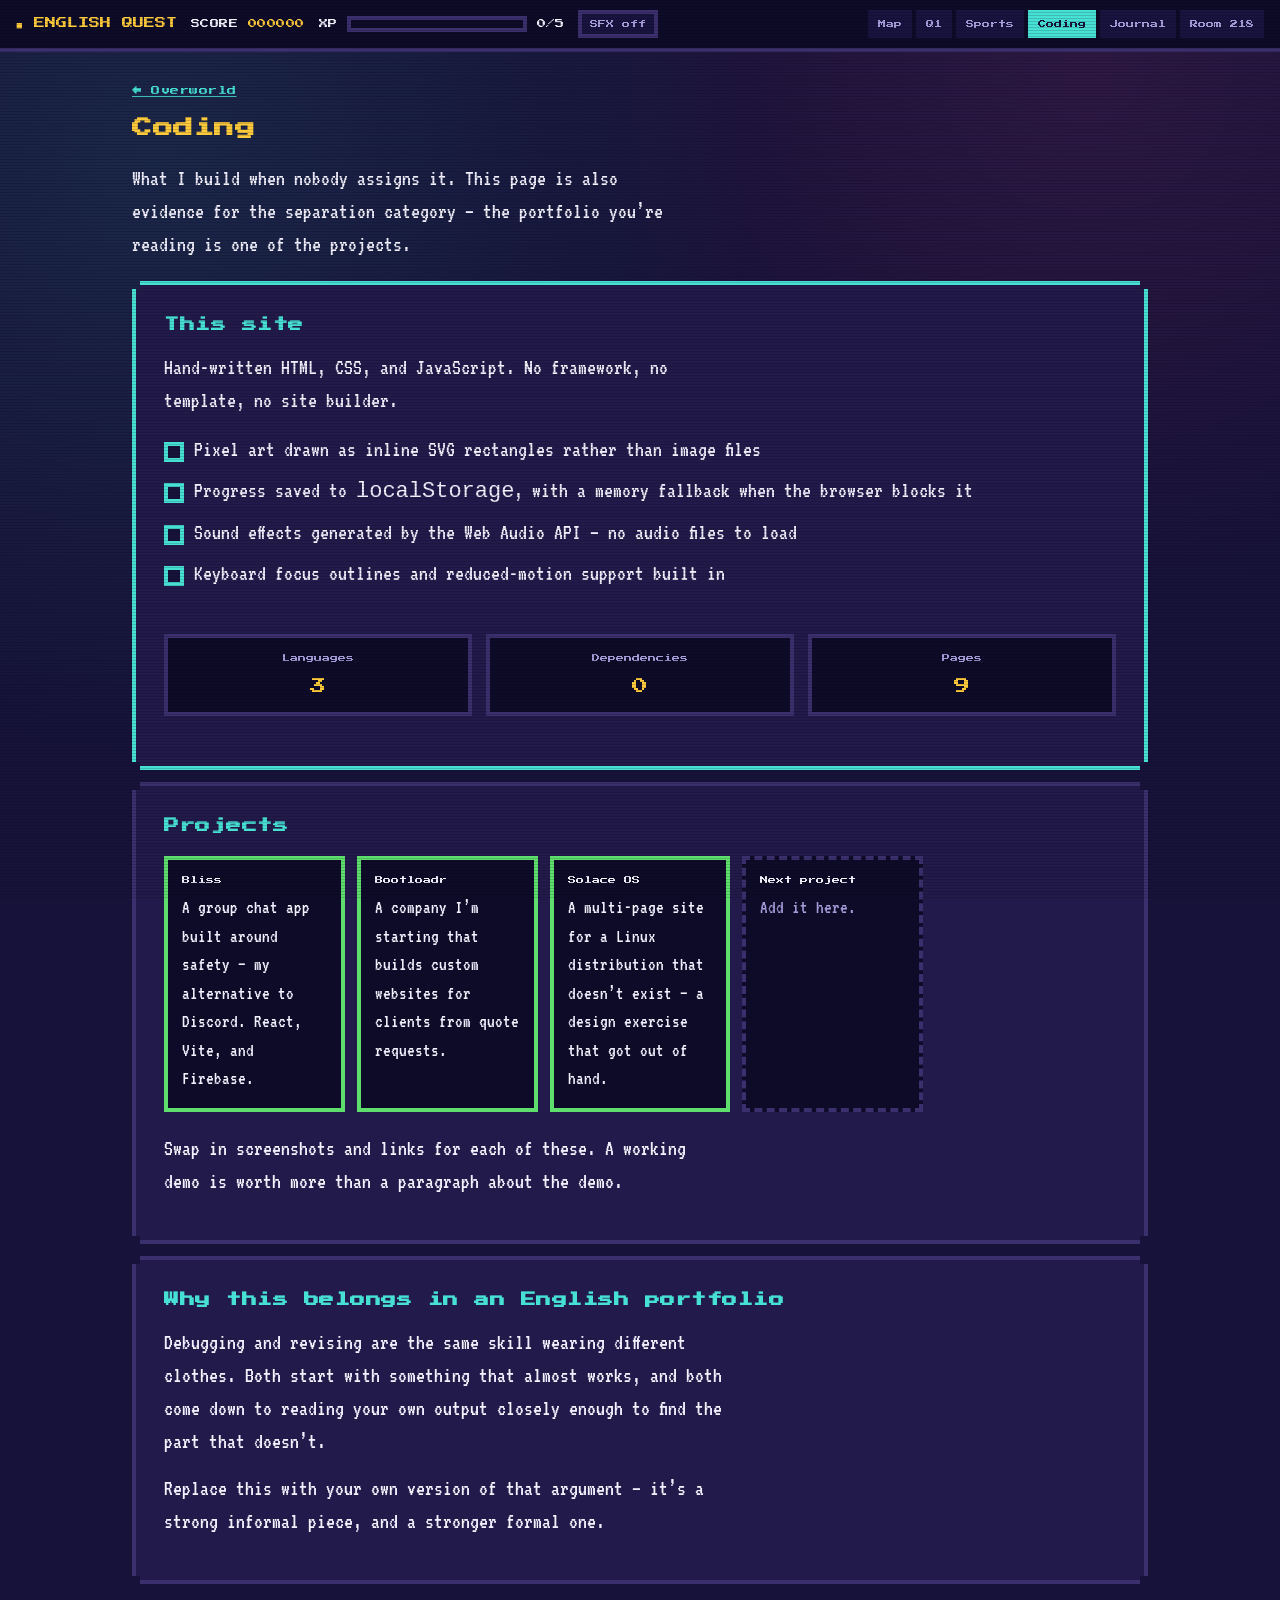
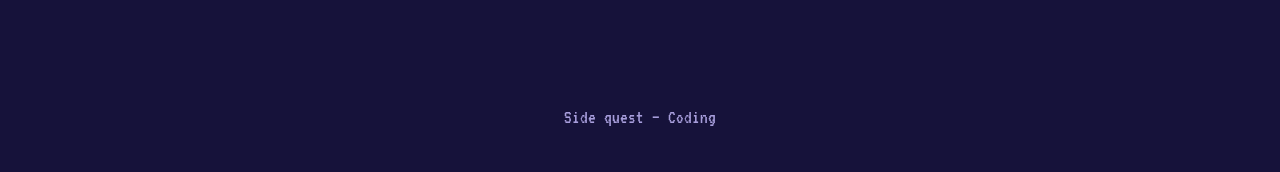
==== coding.html @ 6f975d0a "Add files via upload" ====
<!DOCTYPE html>
<html lang="en">
<head>
<meta charset="utf-8">
<meta name="viewport" content="width=device-width, initial-scale=1">
<title>Coding — English Quest</title>
<meta name="description" content="Projects built outside of class, including this portfolio site.">
<link rel="icon" href="data:image/svg+xml,%3Csvg xmlns='http://www.w3.org/2000/svg' viewBox='0 0 8 8' shape-rendering='crispEdges'%3E%3Crect width='8' height='8' fill='%2316123a'/%3E%3Crect x='2' y='1' width='4' height='6' fill='%23ffcb3d'/%3E%3Crect x='1' y='2' width='6' height='4' fill='%23ffcb3d'/%3E%3Crect x='3' y='3' width='2' height='2' fill='%23a8801f'/%3E%3C/svg%3E">
<link rel="preconnect" href="https://fonts.googleapis.com">
<link rel="preconnect" href="https://fonts.gstatic.com" crossorigin>
<link href="https://fonts.googleapis.com/css2?family=Press+Start+2P&family=VT323&display=swap" rel="stylesheet">
<link rel="stylesheet" href="css/style.css">
</head>
<body>

<header class="hud">
  <a class="hud__brand" href="index.html">&#9632; ENGLISH QUEST</a>
  <span class="hud__score ui">SCORE <b data-score>000000</b></span>
  <span class="xp">
    <span>XP</span>
    <span class="xp__track"><span class="xp__fill" data-xp-fill></span></span>
    <span data-xp-label>0/5</span>
  </span>
  <button class="soundtoggle" type="button" data-sound aria-pressed="false">SFX off</button>
  <nav aria-label="Main">
    <a href="index.html">Map</a>
    <a href="quarter-1.html">Q1</a>
    <a href="sports.html">Sports</a>
    <a href="coding.html" aria-current="page">Coding</a>
    <a href="journal.html">Journal</a>
    <a href="room-218.html">Room 218</a>
  </nav>
</header>

<main class="wrap stack">

  <section>
    <p class="ui" style="font-size:9px;color:var(--muted);"><a href="index.html">&#8592; Overworld</a></p>
    <h1>Coding</h1>
    <p>What I build when nobody assigns it. This page is also evidence for the separation category &mdash; the portfolio you&rsquo;re reading is one of the projects.</p>
  </section>

  <section class="panel panel--lit">
    <h2 class="ui">This site</h2>
    <p>Hand-written HTML, CSS, and JavaScript. No framework, no template, no site builder.</p>
    <ul class="checklist">
      <li>Pixel art drawn as inline SVG rectangles rather than image files</li>
      <li>Progress saved to <code>localStorage</code>, with a memory fallback when the browser blocks it</li>
      <li>Sound effects generated by the Web Audio API &mdash; no audio files to load</li>
      <li>Keyboard focus outlines and reduced-motion support built in</li>
    </ul>
    <div class="stats" style="margin-top:22px;">
      <dl class="stat"><dt>Languages</dt><dd>3</dd></dl>
      <dl class="stat"><dt>Dependencies</dt><dd>0</dd></dl>
      <dl class="stat"><dt>Pages</dt><dd>9</dd></dl>
    </div>
  </section>

  <section class="panel">
    <h2 class="ui">Projects</h2>

    <div class="slots">
      <div class="slot slot--filled"><b>Bliss</b>A group chat app built around safety &mdash; my alternative to Discord. React, Vite, and Firebase.</div>
      <div class="slot slot--filled"><b>Bootloadr</b>A company I&rsquo;m starting that builds custom websites for clients from quote requests.</div>
      <div class="slot slot--filled"><b>Solace OS</b>A multi-page site for a Linux distribution that doesn&rsquo;t exist &mdash; a design exercise that got out of hand.</div>
      <div class="slot"><b>Next project</b>Add it here.</div>
    </div>

    <p style="margin-top:20px;">Swap in screenshots and links for each of these. A working demo is worth more than a paragraph about the demo.</p>
  </section>

  <section class="panel">
    <h2 class="ui">Why this belongs in an English portfolio</h2>
    <p>Debugging and revising are the same skill wearing different clothes. Both start with something that almost works, and both come down to reading your own output closely enough to find the part that doesn&rsquo;t.</p>
    <p>Replace this with your own version of that argument &mdash; it&rsquo;s a strong informal piece, and a stronger formal one.</p>
  </section>

</main>

<footer class="foot">Side quest &mdash; Coding</footer>

<script src="js/game.js"></script>
</body>
</html>
---- css/style.css ----
/* =========================================================
   ENGLISH QUEST — portfolio theme
   Palette and layout tokens live here. Change these first.
   ========================================================= */

:root {
  --night:   #16123a;   /* deep background */
  --dusk:    #221a4a;   /* panel fill */
  --stone:   #3b2f6e;   /* inactive / locked */
  --cyan:    #47e0d4;   /* primary accent, unlocked paths */
  --pink:    #ff4f8b;   /* alerts, headings */
  --gold:    #ffcb3d;   /* score, coins, completion */
  --leaf:    #5ede6c;   /* success */
  --paper:   #f2f0ff;   /* body text */
  --muted:   #a79ddb;

  --px: 4px;            /* one "pixel" */
  --hud-h: 64px;
}

* { box-sizing: border-box; }

html { scroll-behavior: smooth; }

body {
  margin: 0;
  padding: 0;
  background-color: var(--night);
  background-image:
    radial-gradient(circle at 12% 18%, rgba(71,224,212,.10), transparent 45%),
    radial-gradient(circle at 85% 8%,  rgba(255,79,139,.10), transparent 40%);
  background-attachment: fixed;
  color: var(--paper);
  font-family: "VT323", "Courier New", monospace;
  font-size: 22px;
  line-height: 1.5;
  -webkit-font-smoothing: none;
  image-rendering: pixelated;
}

/* CRT scanlines — decorative only */
body::after {
  content: "";
  position: fixed;
  inset: 0;
  pointer-events: none;
  z-index: 900;
  background: repeating-linear-gradient(
    to bottom,
    rgba(0,0,0,.16) 0px,
    rgba(0,0,0,.16) 1px,
    transparent 1px,
    transparent 3px
  );
  mix-blend-mode: multiply;
}

h1, h2, h3, .ui {
  font-family: "Press Start 2P", "VT323", monospace;
  line-height: 1.6;
  letter-spacing: .5px;
}

h1 { font-size: 20px; margin: 0 0 18px; color: var(--gold); }
h2 { font-size: 15px; margin: 0 0 14px; color: var(--cyan); }
h3 { font-size: 11px; margin: 0 0 10px; color: var(--pink); }

p { margin: 0 0 14px; max-width: 62ch; }

a { color: var(--cyan); }
a:hover { color: var(--gold); }

:focus-visible {
  outline: var(--px) solid var(--gold);
  outline-offset: var(--px);
}

/* ---------- pixel panel ---------- */

.panel {
  position: relative;
  background: var(--dusk);
  padding: 24px;
  margin: 8px;
  box-shadow:
    0 calc(var(--px) * -1) var(--dusk), 0 var(--px) var(--dusk),
    calc(var(--px) * -1) 0 var(--dusk), var(--px) 0 var(--dusk),
    0 -8px var(--stone), 0 8px var(--stone),
    -8px 0 var(--stone), 8px 0 var(--stone);
}

.panel--lit {
  box-shadow:
    0 calc(var(--px) * -1) var(--dusk), 0 var(--px) var(--dusk),
    calc(var(--px) * -1) 0 var(--dusk), var(--px) 0 var(--dusk),
    0 -8px var(--cyan), 0 8px var(--cyan),
    -8px 0 var(--cyan), 8px 0 var(--cyan);
}

.panel--warn {
  box-shadow:
    0 calc(var(--px) * -1) var(--dusk), 0 var(--px) var(--dusk),
    calc(var(--px) * -1) 0 var(--dusk), var(--px) 0 var(--dusk),
    0 -8px var(--pink), 0 8px var(--pink),
    -8px 0 var(--pink), 8px 0 var(--pink);
}

/* ---------- HUD ---------- */

.hud {
  position: sticky;
  top: 0;
  z-index: 800;
  background: #0e0b28;
  border-bottom: var(--px) solid var(--stone);
  padding: 10px 16px;
  display: flex;
  flex-wrap: wrap;
  align-items: center;
  gap: 14px;
}

.hud__brand {
  font-family: "Press Start 2P", monospace;
  font-size: 11px;
  color: var(--gold);
  text-decoration: none;
  white-space: nowrap;
}

.hud nav {
  display: flex;
  flex-wrap: wrap;
  gap: 4px;
  margin-left: auto;
}

.hud nav a {
  font-family: "Press Start 2P", monospace;
  font-size: 8px;
  color: var(--muted);
  text-decoration: none;
  padding: 8px 10px;
  background: #191340;
}

.hud nav a:hover,
.hud nav a[aria-current="page"] {
  color: var(--night);
  background: var(--cyan);
}

.hud__score {
  font-family: "Press Start 2P", monospace;
  font-size: 9px;
  color: var(--paper);
}

.hud__score b { color: var(--gold); font-weight: normal; }

.soundtoggle {
  font-family: "Press Start 2P", monospace;
  font-size: 8px;
  background: #191340;
  color: var(--muted);
  border: var(--px) solid var(--stone);
  padding: 6px 8px;
  cursor: pointer;
}
.soundtoggle[aria-pressed="true"] { color: var(--leaf); border-color: var(--leaf); }

/* ---------- XP bar ---------- */

.xp {
  display: flex;
  align-items: center;
  gap: 10px;
  font-family: "Press Start 2P", monospace;
  font-size: 9px;
}

.xp__track {
  width: 180px;
  height: 16px;
  background: #0e0b28;
  border: var(--px) solid var(--stone);
  padding: 2px;
}

.xp__fill {
  height: 100%;
  width: 0%;
  background: repeating-linear-gradient(
    90deg, var(--leaf) 0 8px, #3fbf50 8px 12px
  );
  transition: width .35s steps(12);
}

@media (prefers-reduced-motion: reduce) {
  .xp__fill { transition: none; }
  * { animation-duration: .001s !important; }
  html { scroll-behavior: auto; }
}

/* ---------- layout ---------- */

.wrap {
  max-width: 1040px;
  margin: 0 auto;
  padding: 32px 12px 80px;
}

.stack > * + * { margin-top: 28px; }

/* ---------- title screen ---------- */

.title {
  text-align: center;
  padding: 56px 16px 40px;
}

.title__logo {
  font-family: "Press Start 2P", monospace;
  font-size: clamp(22px, 6vw, 46px);
  line-height: 1.35;
  margin: 0;
  color: var(--gold);
  text-shadow:
    var(--px) var(--px) 0 var(--pink),
    calc(var(--px) * 2) calc(var(--px) * 2) 0 #7a1240;
}

.title__sub {
  font-family: "Press Start 2P", monospace;
  font-size: 10px;
  color: var(--cyan);
  margin: 22px 0 0;
}

.blink { animation: blink 1s steps(1) infinite; }
@keyframes blink { 50% { opacity: 0; } }

.hero-sprite { margin: 26px auto 0; display: block; width: 96px; height: auto; }
.hero-sprite--bob { animation: bob 1.1s steps(2) infinite; }
@keyframes bob { 50% { transform: translateY(-6px); } }

/* ---------- overworld map ---------- */

.map {
  position: relative;
  margin-top: 12px;
}

.map__grid {
  display: grid;
  grid-template-columns: repeat(auto-fit, minmax(210px, 1fr));
  gap: 26px;
}

.node {
  position: relative;
  display: block;
  text-align: center;
  padding: 26px 16px 22px;
  background: var(--dusk);
  text-decoration: none;
  color: var(--paper);
  box-shadow:
    0 -8px var(--stone), 0 8px var(--stone),
    -8px 0 var(--stone), 8px 0 var(--stone);
}

.node--open {
  box-shadow:
    0 -8px var(--cyan), 0 8px var(--cyan),
    -8px 0 var(--cyan), 8px 0 var(--cyan);
}

.node--open:hover,
.node--open:focus-visible {
  background: #2b2160;
  transform: translateY(-4px);
}

.node--locked { opacity: .72; cursor: not-allowed; }

.node__num {
  font-family: "Press Start 2P", monospace;
  font-size: 9px;
  color: var(--muted);
}

.node__name {
  font-family: "Press Start 2P", monospace;
  font-size: 13px;
  margin: 12px 0 8px;
  color: var(--gold);
}

.node--locked .node__name { color: var(--muted); }

.node__status {
  font-family: "Press Start 2P", monospace;
  font-size: 8px;
  color: var(--leaf);
}
.node--locked .node__status { color: var(--pink); }

.node__icon { width: 56px; height: 56px; }

/* ---------- side quests ---------- */

.quests {
  display: grid;
  grid-template-columns: repeat(auto-fit, minmax(200px, 1fr));
  gap: 20px;
}

.quest {
  display: block;
  padding: 18px;
  background: #1b1544;
  border: var(--px) solid var(--stone);
  text-decoration: none;
  color: var(--paper);
}
.quest:hover { border-color: var(--gold); background: #241c57; }
.quest strong {
  display: block;
  font-family: "Press Start 2P", monospace;
  font-size: 10px;
  color: var(--cyan);
  margin-bottom: 10px;
}
.quest:hover strong { color: var(--gold); }
.quest span { font-size: 19px; color: var(--muted); line-height: 1.35; display: block; }

/* ---------- stage cards (inside a quarter) ---------- */

.stage {
  background: var(--dusk);
  border-left: 8px solid var(--cyan);
  padding: 22px 24px;
}
.stage[data-done="true"] { border-left-color: var(--leaf); }

.stage__head {
  display: flex;
  flex-wrap: wrap;
  align-items: baseline;
  gap: 12px;
  margin-bottom: 6px;
}

.stage__tag {
  font-family: "Press Start 2P", monospace;
  font-size: 8px;
  color: var(--night);
  background: var(--cyan);
  padding: 5px 7px;
}

.stage__pts {
  margin-left: auto;
  font-family: "Press Start 2P", monospace;
  font-size: 9px;
  color: var(--gold);
}

.stage h2 { margin: 0; }

.checklist { list-style: none; padding: 0; margin: 16px 0 0; }
.checklist li {
  position: relative;
  padding-left: 30px;
  margin-bottom: 8px;
  color: var(--paper);
}
.checklist li::before {
  content: "";
  position: absolute;
  left: 0; top: 9px;
  width: 12px; height: 12px;
  background: var(--night);
  border: var(--px) solid var(--cyan);
}
.checklist li.done::before {
  background: var(--leaf);
  border-color: var(--leaf);
}

.slots {
  display: grid;
  grid-template-columns: repeat(auto-fill, minmax(170px, 1fr));
  gap: 12px;
  margin-top: 18px;
}

.slots--three { grid-template-columns: repeat(auto-fill, minmax(270px, 1fr)); }

.slot {
  background: #0e0b28;
  border: var(--px) dashed var(--stone);
  padding: 14px;
  min-height: 92px;
  font-size: 19px;
  color: var(--muted);
}
.slot b {
  display: block;
  font-family: "Press Start 2P", monospace;
  font-size: 8px;
  color: var(--paper);
  margin-bottom: 8px;
  font-weight: normal;
}
.slot--filled {
  border-style: solid;
  border-color: var(--leaf);
  color: var(--paper);
}

.btn {
  font-family: "Press Start 2P", monospace;
  font-size: 9px;
  color: var(--night);
  background: var(--gold);
  border: none;
  padding: 12px 16px;
  margin-top: 18px;
  cursor: pointer;
  box-shadow: 0 var(--px) 0 #a8801f;
}
.btn:active { transform: translateY(var(--px)); box-shadow: none; }
.btn[aria-pressed="true"] { background: var(--leaf); box-shadow: 0 var(--px) 0 #2e8c3a; }

/* ---------- tables & stats ---------- */

.stats {
  display: grid;
  grid-template-columns: repeat(auto-fit, minmax(150px, 1fr));
  gap: 14px;
  margin-top: 6px;
}
.stat {
  background: #0e0b28;
  border: var(--px) solid var(--stone);
  padding: 14px;
  text-align: center;
}
.stat dt {
  font-family: "Press Start 2P", monospace;
  font-size: 8px;
  color: var(--muted);
  margin-bottom: 10px;
}
.stat dd {
  margin: 0;
  font-family: "Press Start 2P", monospace;
  font-size: 16px;
  color: var(--gold);
}

.bar {
  height: 14px;
  background: #0e0b28;
  border: var(--px) solid var(--stone);
  margin: 6px 0 16px;
}
.bar i { display: block; height: 100%; background: var(--pink); }

table { width: 100%; border-collapse: collapse; margin-top: 14px; }
th, td { text-align: left; padding: 10px 12px; border-bottom: var(--px) solid var(--stone); }
th {
  font-family: "Press Start 2P", monospace;
  font-size: 8px;
  color: var(--cyan);
}

/* ---------- dialogue box ---------- */

.dialogue {
  background: #0e0b28;
  border: var(--px) solid var(--paper);
  padding: 20px 22px;
  display: flex;
  gap: 18px;
  align-items: flex-start;
}
.dialogue svg { flex: 0 0 auto; width: 48px; height: 48px; }
.dialogue p { margin: 0; }
.dialogue p + p { margin-top: 10px; }

/* ---------- footer ---------- */

.foot {
  text-align: center;
  padding: 40px 16px;
  color: var(--muted);
  font-size: 19px;
}

.coin { display: inline-block; width: 18px; vertical-align: -3px; }

@media (max-width: 640px) {
  body { font-size: 20px; }
  .hud { gap: 8px; }
  .hud nav { width: 100%; margin-left: 0; }
  .title { padding: 34px 10px 24px; }
  .stage { padding: 18px 16px; }
}
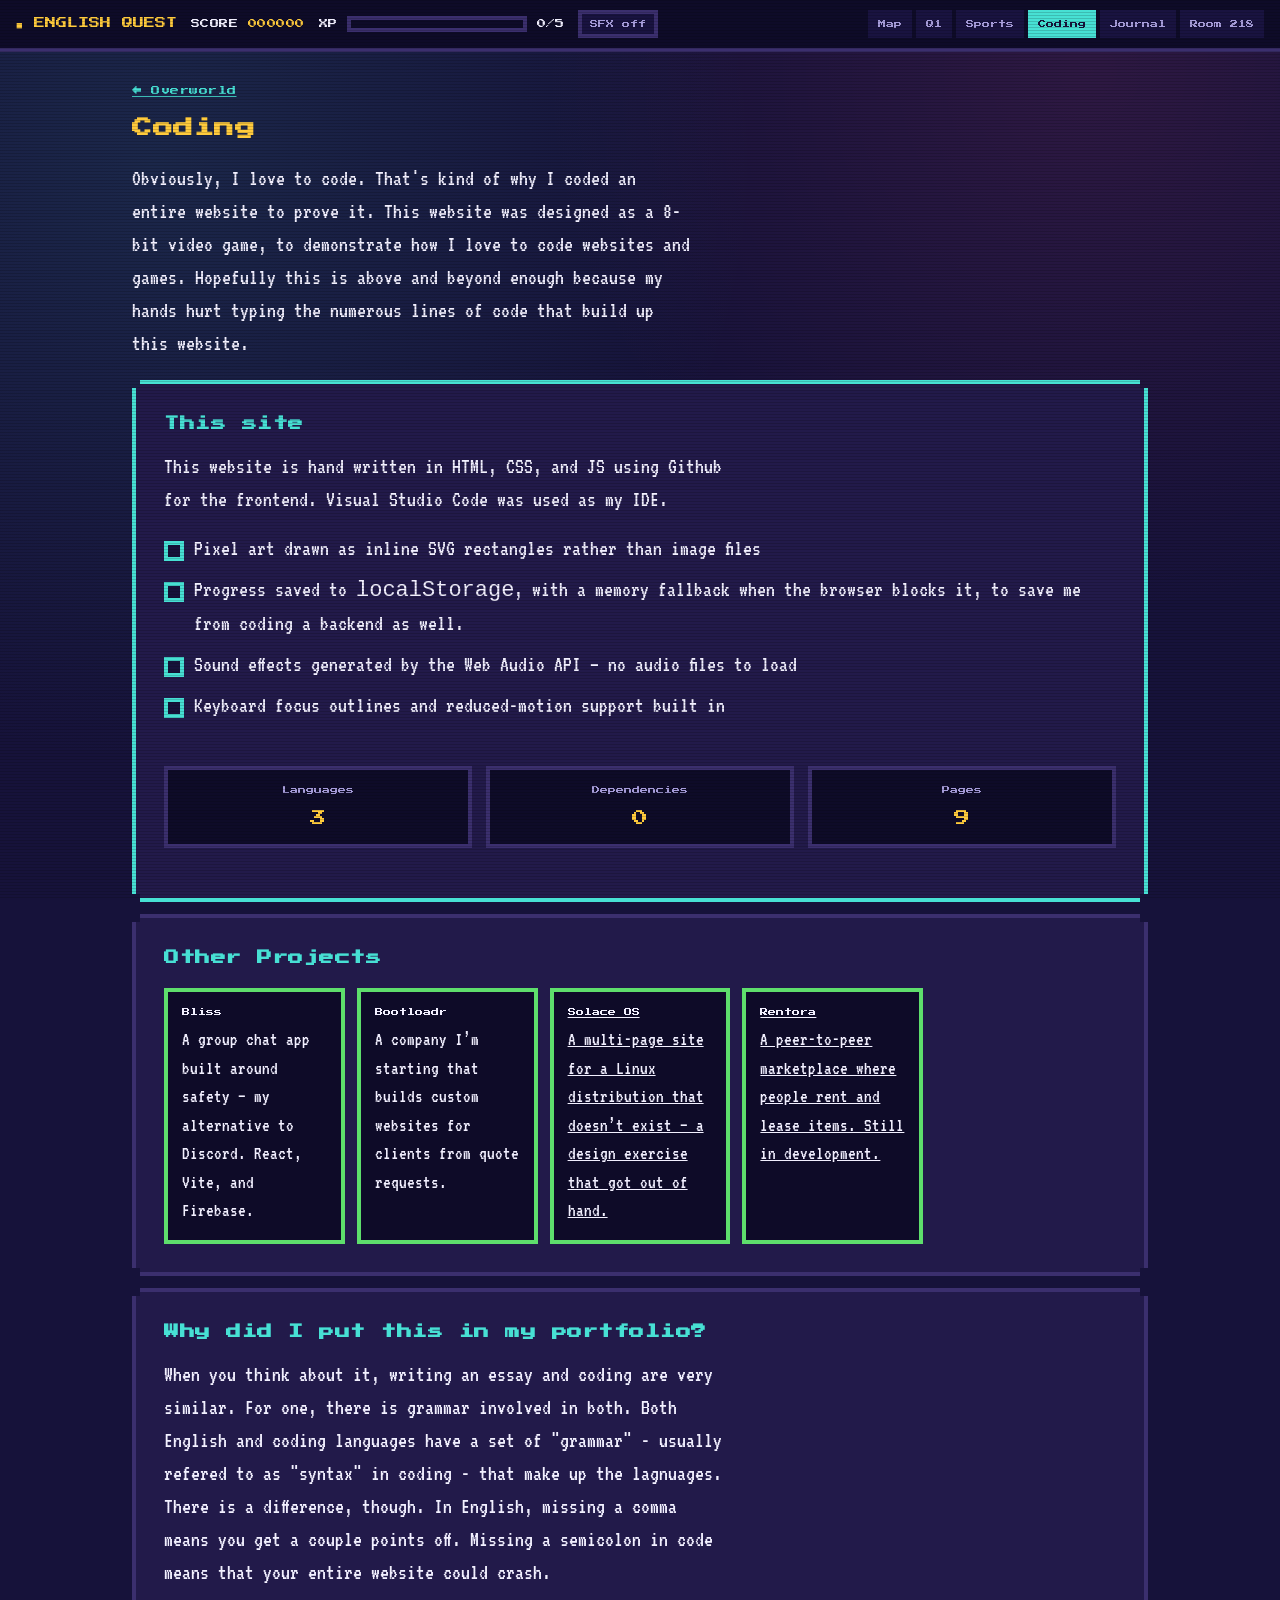
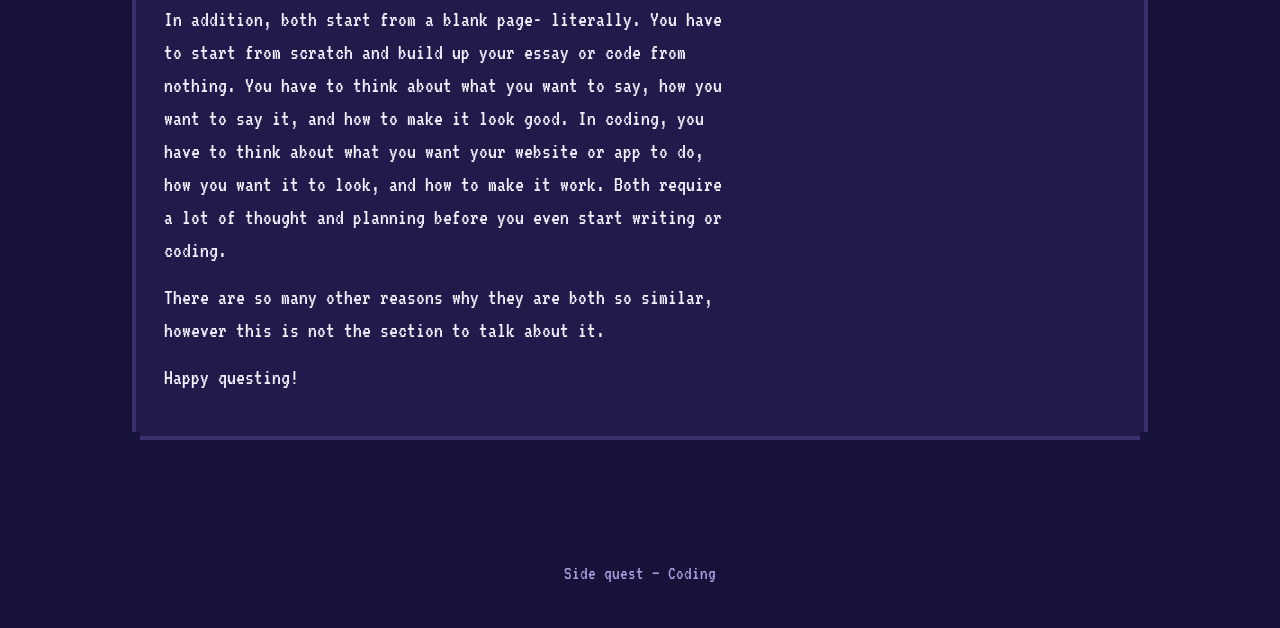
==== commit 968668a8: "ji" ====
--- a/coding.html
+++ b/coding.html
@@ -37,15 +37,15 @@
   <section>
     <p class="ui" style="font-size:9px;color:var(--muted);"><a href="index.html">&#8592; Overworld</a></p>
     <h1>Coding</h1>
-    <p>What I build when nobody assigns it. This page is also evidence for the separation category &mdash; the portfolio you&rsquo;re reading is one of the projects.</p>
+    <p>Obviously, I love to code. That's kind of why I coded an entire website to prove it. This website was designed as a 8-bit video game, to demonstrate how I love to code websites and games. Hopefully this is above and beyond enough because my hands hurt typing the numerous lines of code that build up this website.</p>
   </section>
 
   <section class="panel panel--lit">
     <h2 class="ui">This site</h2>
-    <p>Hand-written HTML, CSS, and JavaScript. No framework, no template, no site builder.</p>
+    <p>This website is hand written in HTML, CSS, and JS using Github for the frontend. Visual Studio Code was used as my IDE.</p>
     <ul class="checklist">
       <li>Pixel art drawn as inline SVG rectangles rather than image files</li>
-      <li>Progress saved to <code>localStorage</code>, with a memory fallback when the browser blocks it</li>
+      <li>Progress saved to <code>localStorage</code>, with a memory fallback when the browser blocks it, to save me from coding a backend as well.</li>
       <li>Sound effects generated by the Web Audio API &mdash; no audio files to load</li>
       <li>Keyboard focus outlines and reduced-motion support built in</li>
     </ul>
@@ -57,22 +57,29 @@
   </section>
 
   <section class="panel">
-    <h2 class="ui">Projects</h2>
+    <h2 class="ui">Other Projects</h2>
 
     <div class="slots">
       <div class="slot slot--filled"><b>Bliss</b>A group chat app built around safety &mdash; my alternative to Discord. React, Vite, and Firebase.</div>
       <div class="slot slot--filled"><b>Bootloadr</b>A company I&rsquo;m starting that builds custom websites for clients from quote requests.</div>
-      <div class="slot slot--filled"><b>Solace OS</b>A multi-page site for a Linux distribution that doesn&rsquo;t exist &mdash; a design exercise that got out of hand.</div>
-      <div class="slot"><b>Next project</b>Add it here.</div>
+      <a class="slot slot--filled" href="https://rentora-usa.github.io/solace-os.github.io" target="_blank" rel="noopener">
+        <b>Solace OS</b>A multi-page site for a Linux distribution that doesn&rsquo;t exist &mdash; a design exercise that got out of hand.
+      </a>
+      <a class="slot slot--filled" href="https://rentora-usa.github.io" target="_blank" rel="noopener">
+        <b>Rentora</b>A peer-to-peer marketplace where people rent and lease items. Still in development.
+      </a>
     </div>
 
-    <p style="margin-top:20px;">Swap in screenshots and links for each of these. A working demo is worth more than a paragraph about the demo.</p>
   </section>
 
   <section class="panel">
-    <h2 class="ui">Why this belongs in an English portfolio</h2>
-    <p>Debugging and revising are the same skill wearing different clothes. Both start with something that almost works, and both come down to reading your own output closely enough to find the part that doesn&rsquo;t.</p>
-    <p>Replace this with your own version of that argument &mdash; it&rsquo;s a strong informal piece, and a stronger formal one.</p>
+    <h2 class="ui">Why did I put this in my portfolio?</h2>
+    <p>When you think about it, writing an essay and coding are very similar. For one, there is grammar involved in both. 
+      Both English and coding languages have a set of "grammar" - usually refered to as "syntax" in coding - that make up the lagnuages. There is a difference, though. In English, missing a comma means you get a couple points off.
+    Missing a semicolon in code means that your entire website could crash.</p>
+    <p>In addition, both start from a blank page- literally. You have to start from scratch and build up your essay or code from nothing. You have to think about what you want to say, how you want to say it, and how to make it look good. In coding, you have to think about what you want your website or app to do, how you want it to look, and how to make it work. Both require a lot of thought and planning before you even start writing or coding.</p>
+    <p>There are so many other reasons why they are both so similar, however this is not the section to talk about it.</p>
+    <p>Happy questing!</p>
   </section>
 
 </main>
--- a/css/style.css
+++ b/css/style.css
@@ -418,6 +418,20 @@
   border-style: solid;
   border-color: var(--leaf);
   color: var(--paper);
+
+  a.slot {
+    display: block;
+    text-decoration: none;
+    cursor: pointer;
+  }
+  
+  a.slot:hover,
+  a.slot:focus-visible {
+    border-color: var(--gold);
+    background: #171142;
+  }
+  
+  a.slot:hover b { color: var(--gold); }
 }
 
 .btn {
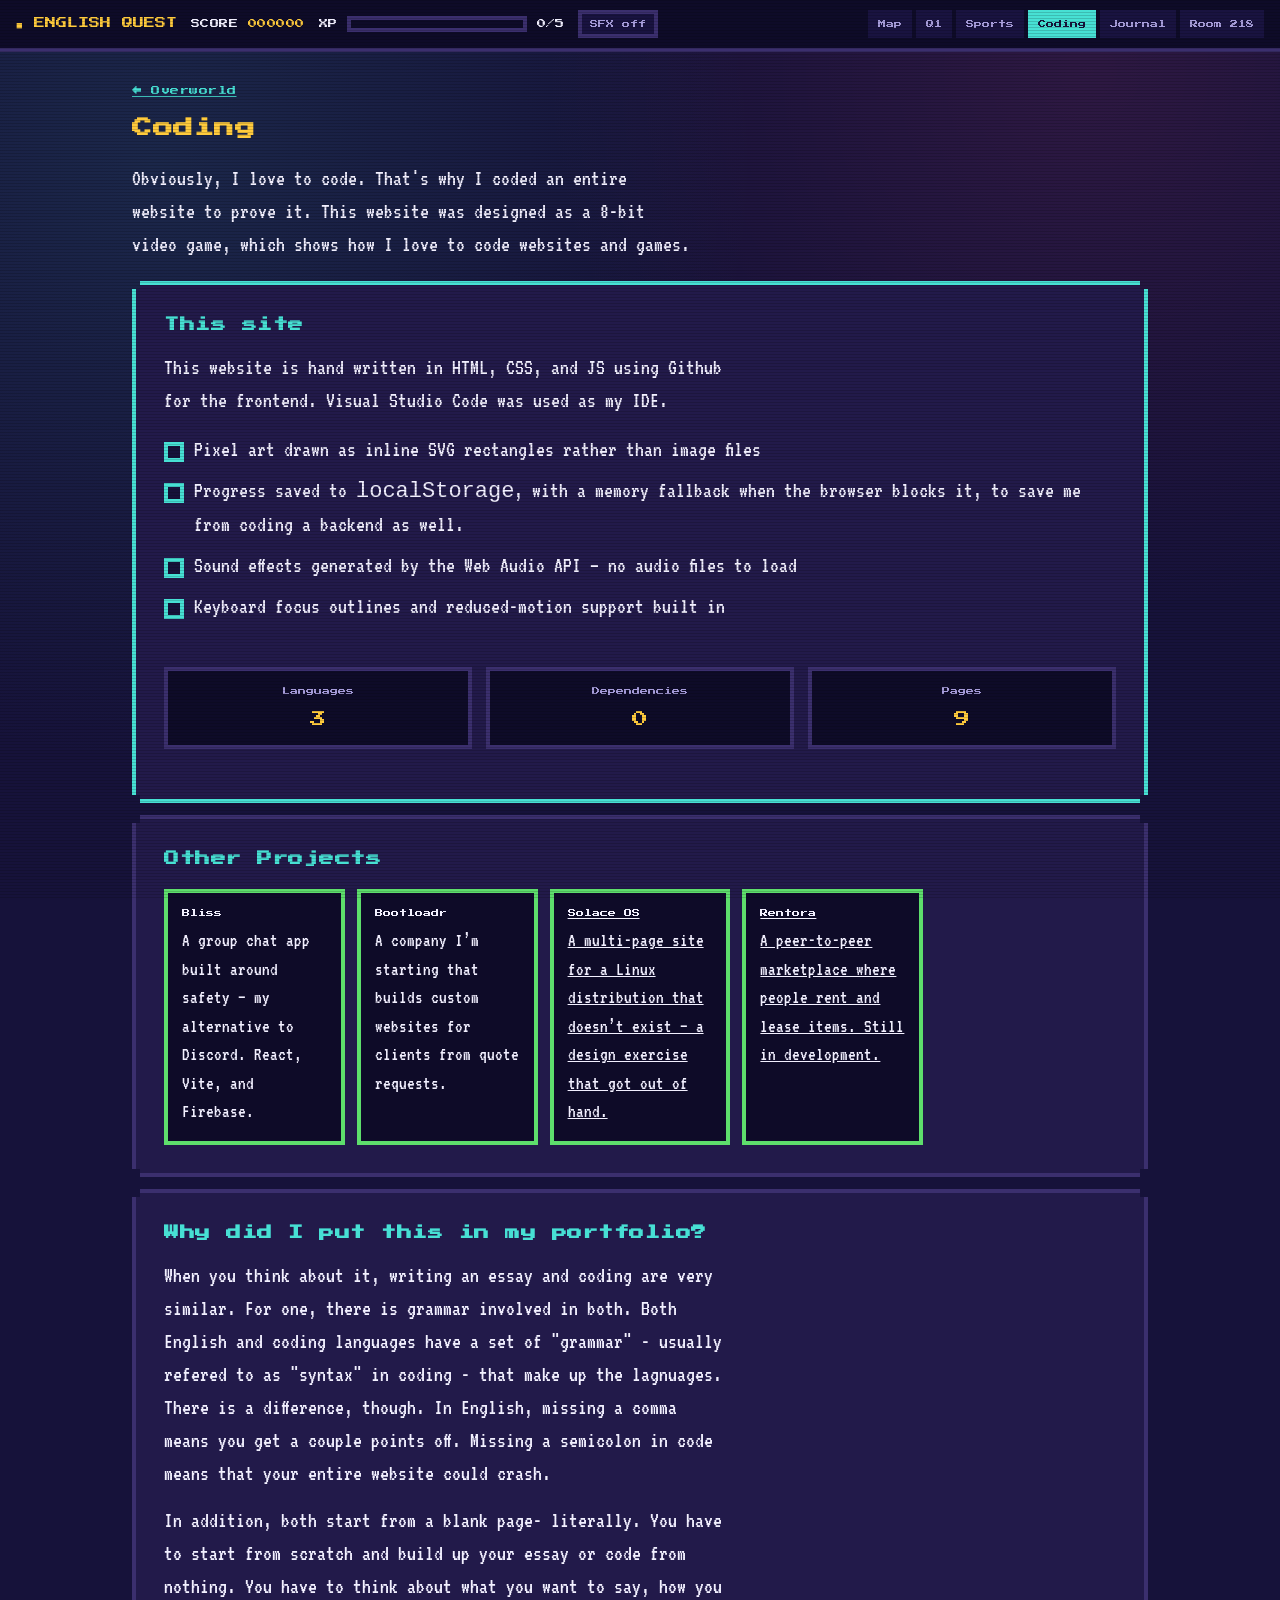
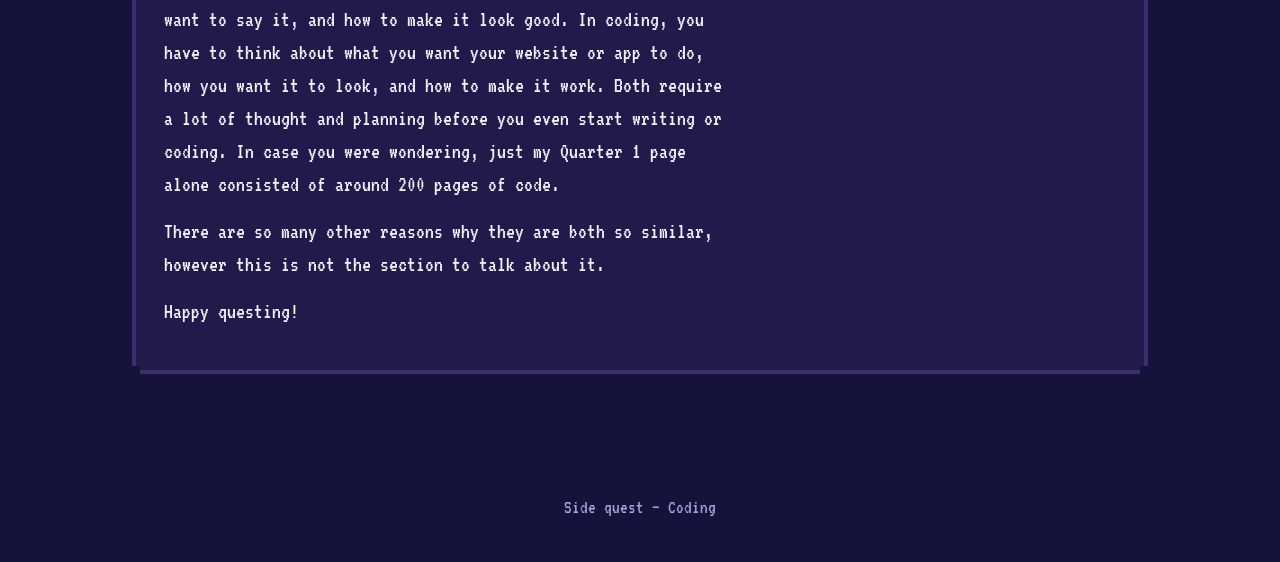
==== commit 7dd2b942: "Update coding section text for clarity Revised text for clarity and conciseness in the coding sectio" ====
--- a/coding.html
+++ b/coding.html
@@ -37,7 +37,7 @@
   <section>
     <p class="ui" style="font-size:9px;color:var(--muted);"><a href="index.html">&#8592; Overworld</a></p>
     <h1>Coding</h1>
-    <p>Obviously, I love to code. That's kind of why I coded an entire website to prove it. This website was designed as a 8-bit video game, to demonstrate how I love to code websites and games. Hopefully this is above and beyond enough because my hands hurt typing the numerous lines of code that build up this website.</p>
+    <p>Obviously, I love to code. That's why I coded an entire website to prove it. This website was designed as a 8-bit video game, which shows how I love to code websites and games.</p>
   </section>
 
   <section class="panel panel--lit">
@@ -77,7 +77,7 @@
     <p>When you think about it, writing an essay and coding are very similar. For one, there is grammar involved in both. 
       Both English and coding languages have a set of "grammar" - usually refered to as "syntax" in coding - that make up the lagnuages. There is a difference, though. In English, missing a comma means you get a couple points off.
     Missing a semicolon in code means that your entire website could crash.</p>
-    <p>In addition, both start from a blank page- literally. You have to start from scratch and build up your essay or code from nothing. You have to think about what you want to say, how you want to say it, and how to make it look good. In coding, you have to think about what you want your website or app to do, how you want it to look, and how to make it work. Both require a lot of thought and planning before you even start writing or coding.</p>
+    <p>In addition, both start from a blank page- literally. You have to start from scratch and build up your essay or code from nothing. You have to think about what you want to say, how you want to say it, and how to make it look good. In coding, you have to think about what you want your website or app to do, how you want it to look, and how to make it work. Both require a lot of thought and planning before you even start writing or coding. In case you were wondering, just my Quarter 1 page alone consisted of around 200 pages of code.</p>
     <p>There are so many other reasons why they are both so similar, however this is not the section to talk about it.</p>
     <p>Happy questing!</p>
   </section>
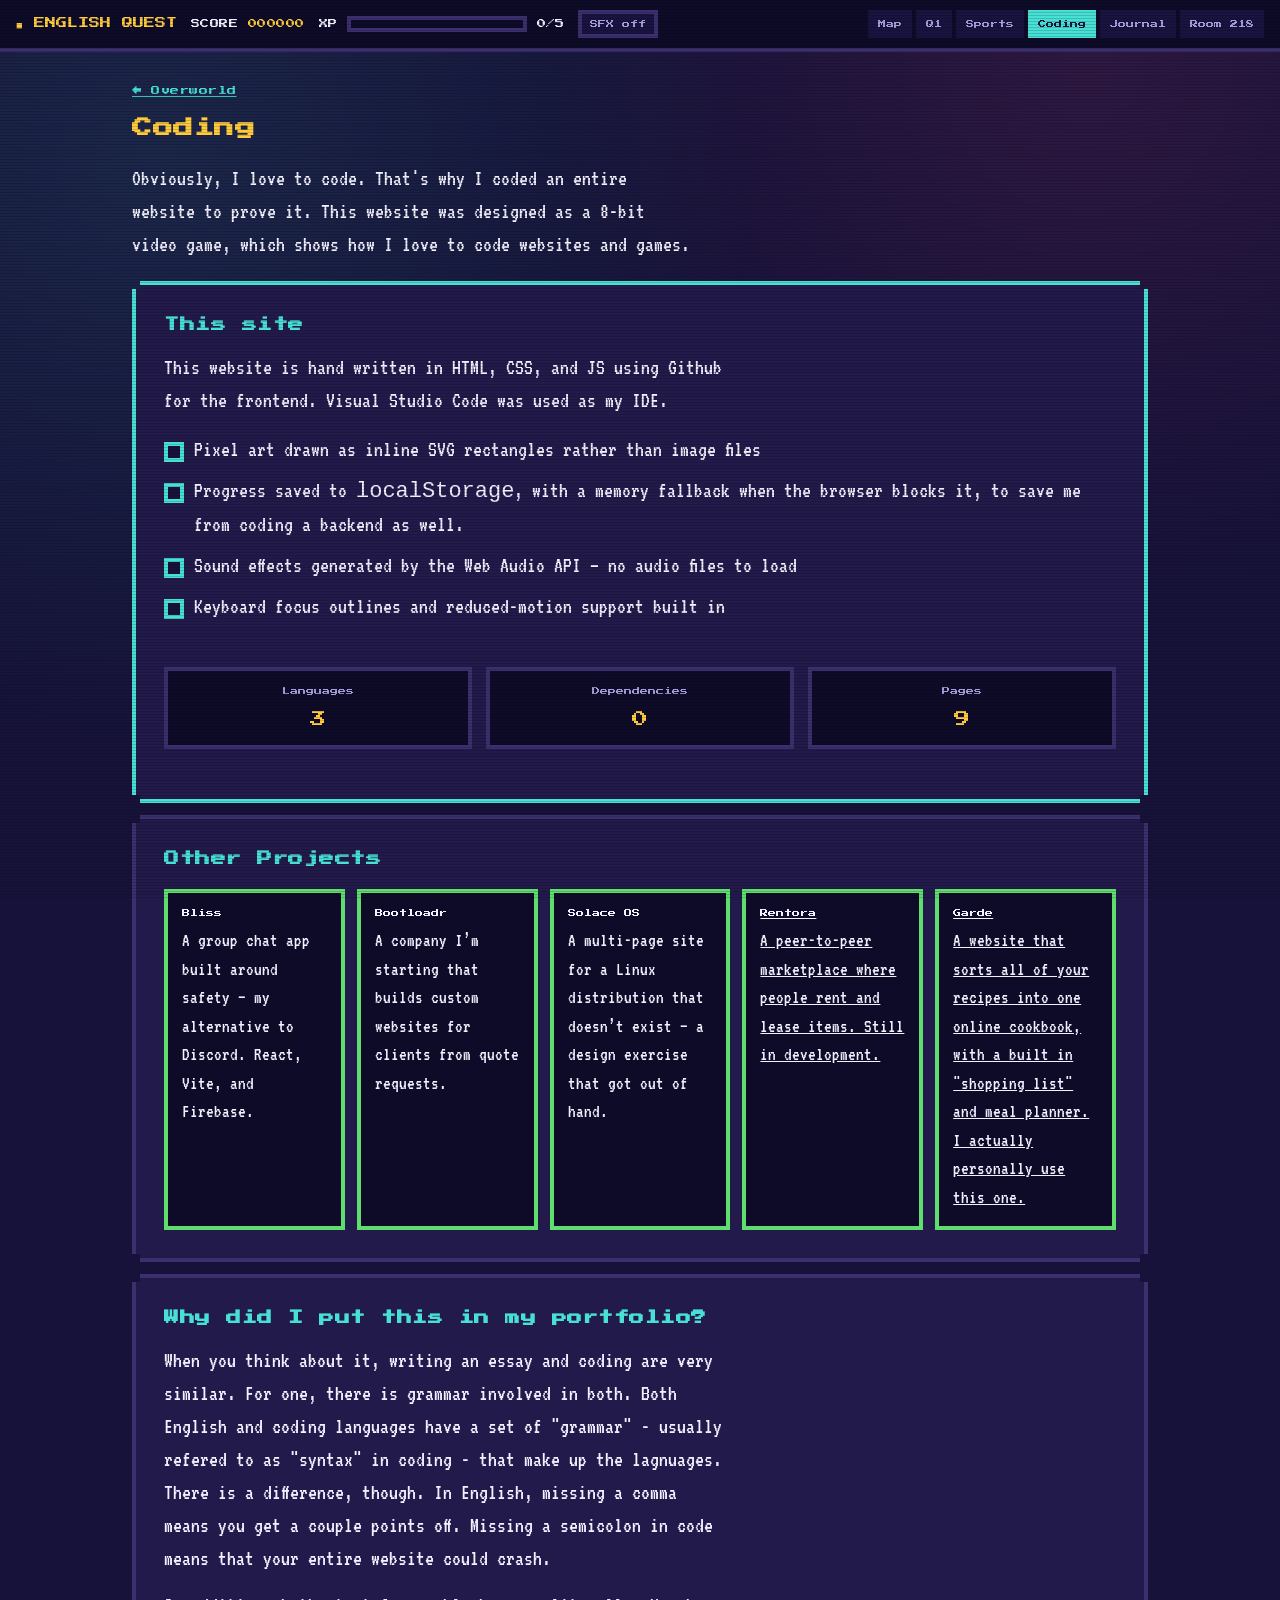
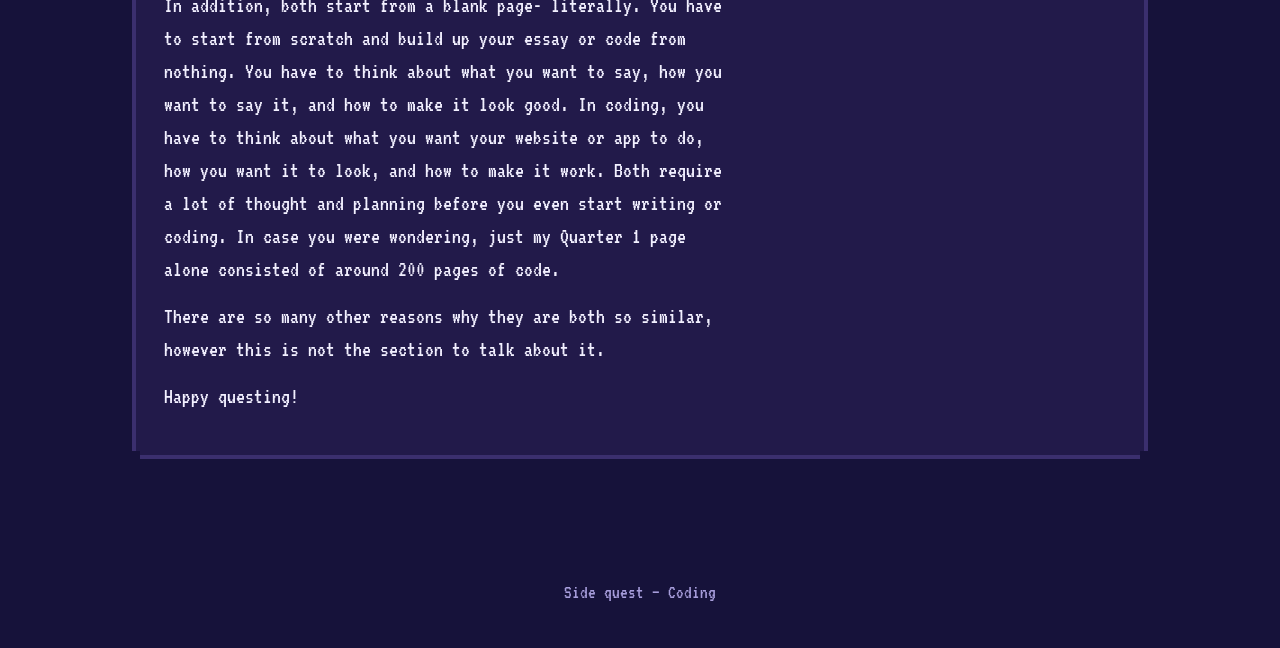
==== commit a4225600: "Modify project entries in coding.html Updated links and descriptions for projects in coding.html." ====
--- a/coding.html
+++ b/coding.html
@@ -62,11 +62,12 @@
     <div class="slots">
       <div class="slot slot--filled"><b>Bliss</b>A group chat app built around safety &mdash; my alternative to Discord. React, Vite, and Firebase.</div>
       <div class="slot slot--filled"><b>Bootloadr</b>A company I&rsquo;m starting that builds custom websites for clients from quote requests.</div>
-      <a class="slot slot--filled" href="https://rentora-usa.github.io/solace-os.github.io" target="_blank" rel="noopener">
-        <b>Solace OS</b>A multi-page site for a Linux distribution that doesn&rsquo;t exist &mdash; a design exercise that got out of hand.
+      <a class="slot slot--filled"><b>Solace OS</b>A multi-page site for a Linux distribution that doesn&rsquo;t exist &mdash; a design exercise that got out of hand.
       </a>
       <a class="slot slot--filled" href="https://rentora-usa.github.io" target="_blank" rel="noopener">
         <b>Rentora</b>A peer-to-peer marketplace where people rent and lease items. Still in development.
+      <a class="slot slot--filled" href="https://garde-web.github.io/" target="_blank" rel="noopener">
+        <b>Garde</b>A website that sorts all of your recipes into one online cookbook, with a built in "shopping list" and meal planner. I actually personally use this one.
       </a>
     </div>
 
